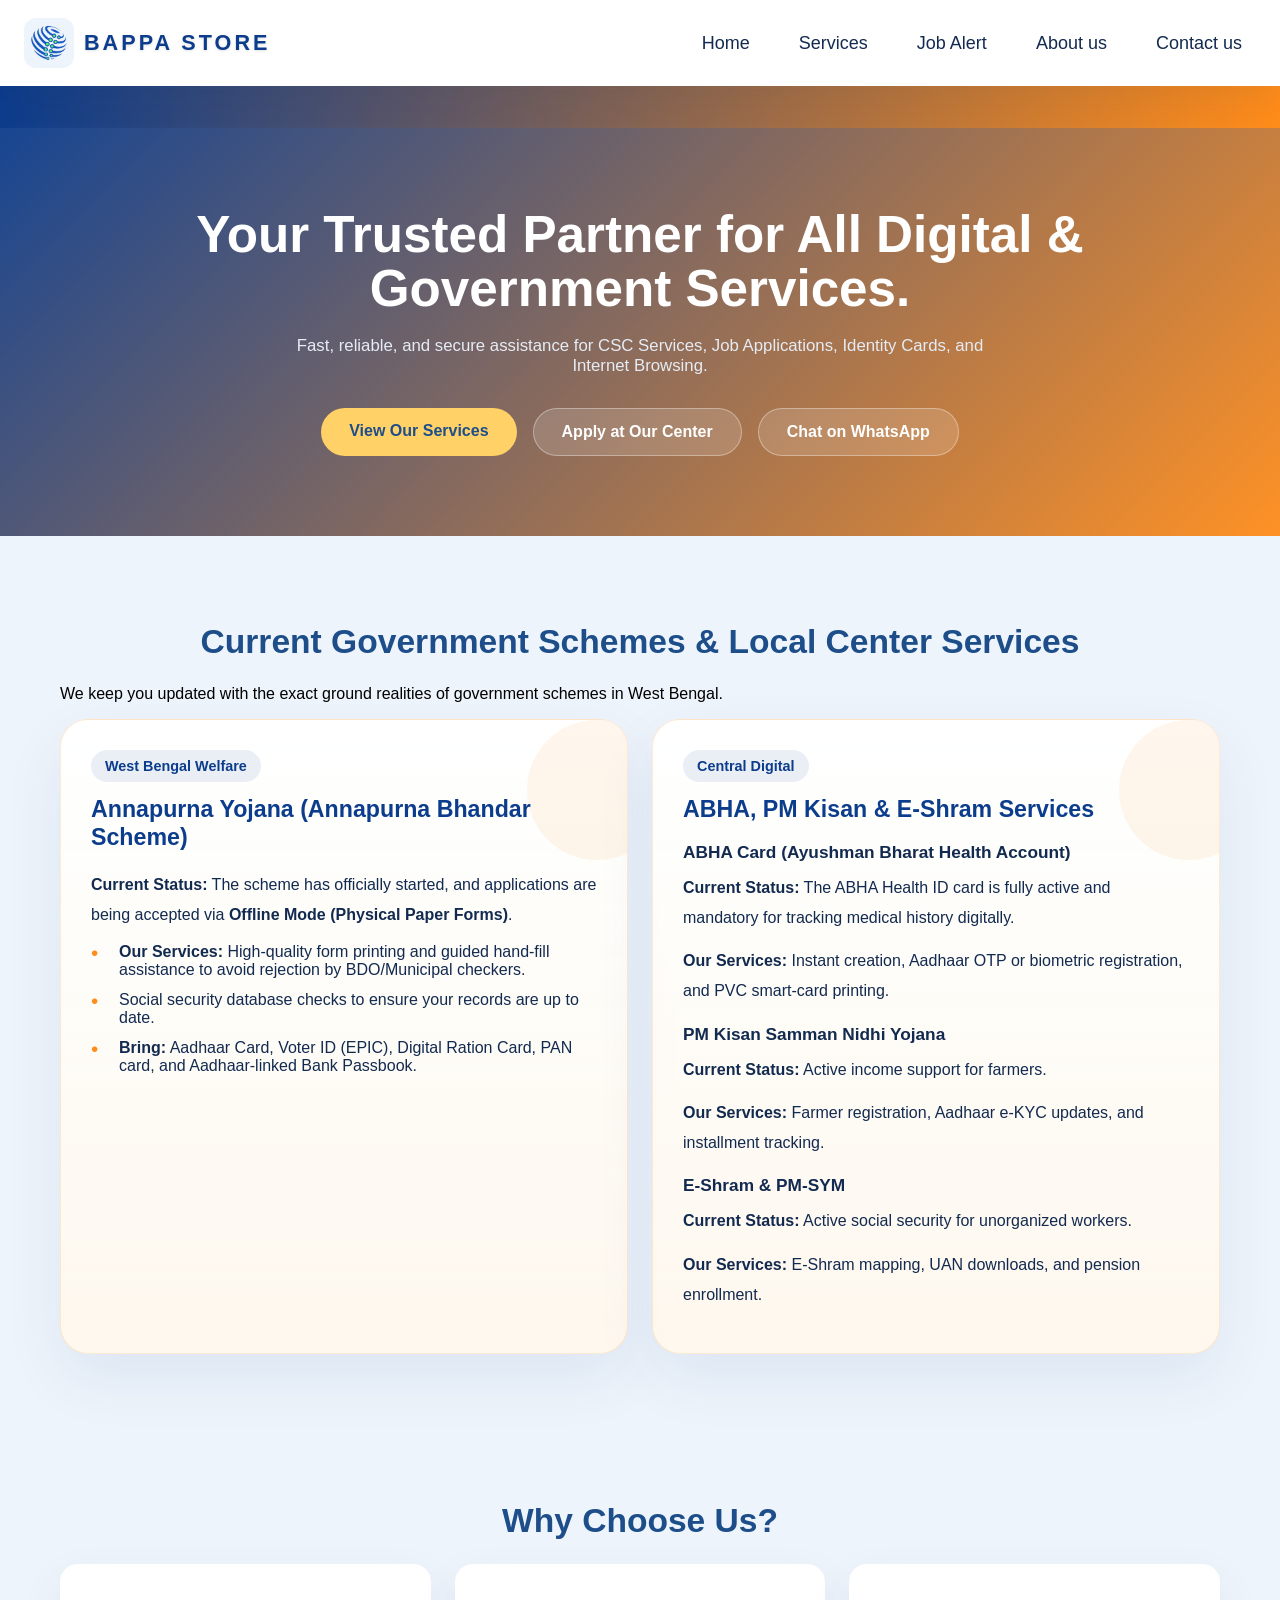
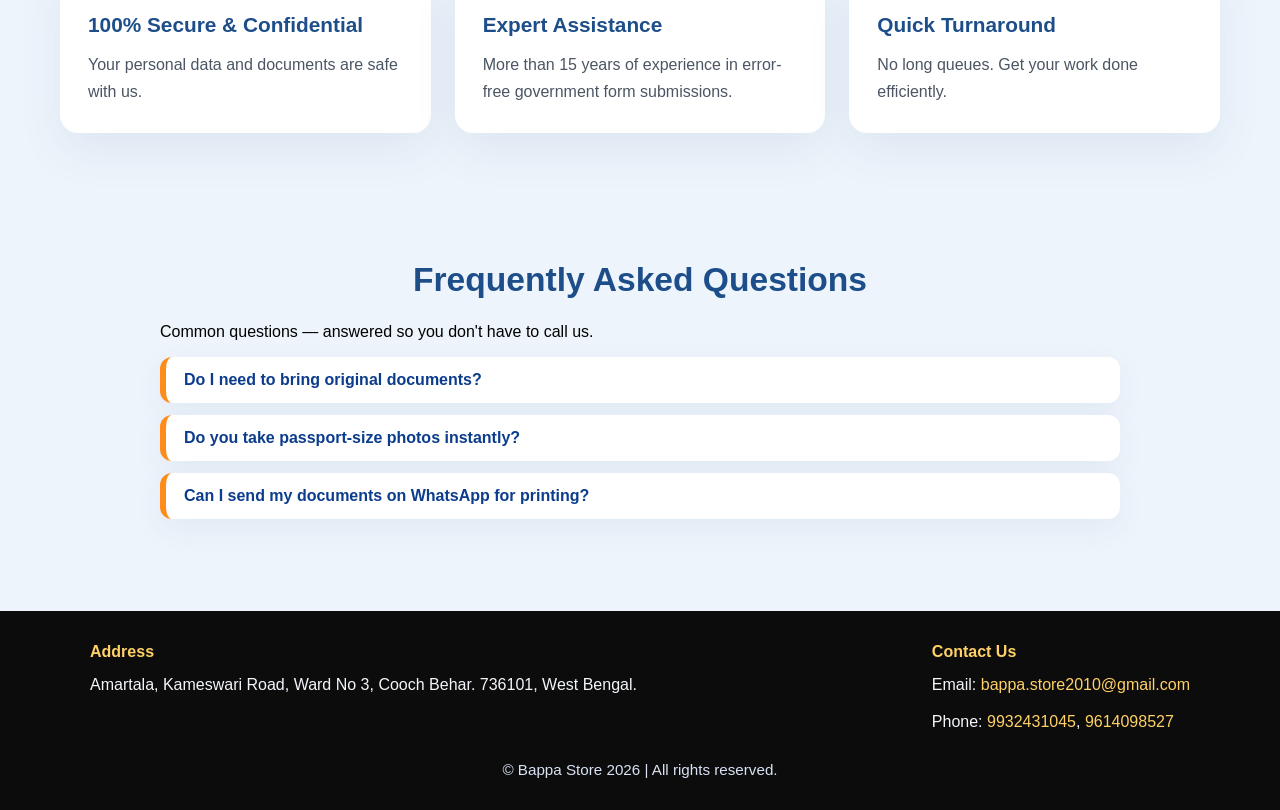
==== index.html @ e1e68f85 "Update index.html" ====
<!DOCTYPE html>
<html lang="en">
<head>
    <meta charset="UTF-8">
    <meta name="viewport" content="width=device-width, initial-scale=1.0">
    <title>Bappa Store</title>
    <link rel="stylesheet" href="style.css">
</head>
<body>
    <div class="navbar">
        <div class="logo">
            <img src="logo1.png" alt="Bappa Store logo" class="logo-img">
            <span>BAPPA STORE</span>
        </div>
        <div class="menu">
            <a href="index.html">Home</a>
            <a href="services.html">Services</a>
            <a href="job.html">Job Alert</a>
            <a href="about.html">About us</a>
            <a href="contact.html">Contact us</a>
        </div>
    </div>

    <div class="ticker-banner">
        <p>New: Apply for RRB 11,000+ ALP posts and SBI 7,150 Apprentice openings at our center now! Last date approaching soon.</p>
    </div>

    <section class="hero">
        <div class="hero-content">
            <h1>Your Trusted Partner for All Digital &amp; Government Services.</h1>
            <p>Fast, reliable, and secure assistance for CSC Services, Job Applications, Identity Cards, and Internet Browsing.</p>
            <div class="hero-actions">
                <a href="services.html" class="btn btn-primary">View Our Services</a>
                <a href="contact.html" class="btn btn-secondary">Apply at Our Center</a>
                <a href="https://wa.me/919932431045?text=Hi%20I%20saw%20the%20RRB%20ALP%20job%20alert%20on%20your%20website.%20What%20documents%20do%20I%20need%20to%20bring%20to%20apply%3F" class="btn btn-secondary">Chat on WhatsApp</a>
            </div>
        </div>
    </section>

    <section class="scheme-section">
        <div class="section-header">
            <h2>Current Government Schemes & Local Center Services</h2>
            <p>We keep you updated with the exact ground realities of government schemes in West Bengal.</p>
        </div>

        <div class="scheme-grid">
            <div class="scheme-card">
                <div class="scheme-card-header">
                    <span class="scheme-pill">West Bengal Welfare</span>
                    <h3>Annapurna Yojana (Annapurna Bhandar Scheme)</h3>
                </div>
                <p class="scheme-intro"><strong>Current Status:</strong> The scheme has officially started, and applications are being accepted via <strong>Offline Mode (Physical Paper Forms)</strong>.</p>
                <ul class="scheme-list">
                    <li><strong>Our Services:</strong> High-quality form printing and guided hand-fill assistance to avoid rejection by BDO/Municipal checkers.</li>
                    <li>Social security database checks to ensure your records are up to date.</li>
                    <li><strong>Bring:</strong> Aadhaar Card, Voter ID (EPIC), Digital Ration Card, PAN card, and Aadhaar-linked Bank Passbook.</li>
                </ul>
            </div>

            <div class="scheme-card">
                <div class="scheme-card-header">
                    <span class="scheme-pill">Central Digital</span>
                    <h3>ABHA, PM Kisan & E-Shram Services</h3>
                </div>
                <div class="scheme-detail">
                    <h4>ABHA Card (Ayushman Bharat Health Account)</h4>
                    <p><strong>Current Status:</strong> The ABHA Health ID card is fully active and mandatory for tracking medical history digitally.</p>
                    <p><strong>Our Services:</strong> Instant creation, Aadhaar OTP or biometric registration, and PVC smart-card printing.</p>
                </div>
                <div class="scheme-detail">
                    <h4>PM Kisan Samman Nidhi Yojana</h4>
                    <p><strong>Current Status:</strong> Active income support for farmers.</p>
                    <p><strong>Our Services:</strong> Farmer registration, Aadhaar e-KYC updates, and installment tracking.</p>
                </div>
                <div class="scheme-detail">
                    <h4>E-Shram & PM-SYM</h4>
                    <p><strong>Current Status:</strong> Active social security for unorganized workers.</p>
                    <p><strong>Our Services:</strong> E-Shram mapping, UAN downloads, and pension enrollment.</p>
                </div>
            </div>
        </div>
    </section>

    <section class="why-choose-us">
        <div class="section-header">
            <h2>Why Choose Us?</h2>
        </div>
        <div class="choices-grid">
            <div class="choice-card">
                <h3>100% Secure &amp; Confidential</h3>
                <p>Your personal data and documents are safe with us.</p>
            </div>
            <div class="choice-card">
                <h3>Expert Assistance</h3>
                <p>More than 15 years of experience in error-free government form submissions.</p>
            </div>
            <div class="choice-card">
                <h3>Quick Turnaround</h3>
                <p>No long queues. Get your work done efficiently.</p>
            </div>
        </div>
    </section>

    <section class="faq-section">
        <div class="section-header">
            <h2>Frequently Asked Questions</h2>
            <p>Common questions — answered so you don't have to call us.</p>
        </div>

        <div class="faq-list">
            <details>
                <summary>Do I need to bring original documents?</summary>
                <p>Yes, please bring original documents for scanning. We will return them immediately. Don't forget your Aadhaar linked mobile number for OTPs!</p>
            </details>

            <details>
                <summary>Do you take passport-size photos instantly?</summary>
                <p>Yes, we provide instant color passport photos in 5 minutes.</p>
            </details>

            <details>
                <summary>Can I send my documents on WhatsApp for printing?</summary>
                <p>Absolutely! Send your PDFs to <a href="https://wa.me/919932431045" target="_blank" rel="noopener">9932431045</a> and pick them up when ready.</p>
            </details>
        </div>
    </section>

    <footer class="footer">
        <div class="footer-content">
            <div class="footer-item">
                <strong>Address</strong>
                <p>Amartala, Kameswari Road, Ward No 3, Cooch Behar. 736101, West Bengal.</p>
            </div>
            <div class="footer-item">
                <strong>Contact Us</strong>
                <p>Email: <a href="mailto:bappa.store2010@gmail.com">bappa.store2010@gmail.com</a></p>
                <p>Phone: <a href="tel:9932431045">9932431045</a>, <a href="tel:9614098527">9614098527</a></p>
            </div>
        </div>
        <div class="footer-note">© Bappa Store 2026 | All rights reserved.</div>
    </footer>

</body>
</html>
---- style.css ----
:root {
    --wb-blue: #0c3c8c;
    --wb-saffron: #ff8c1a;
    --wb-white: #ffffff;
    --wb-light: #eef4fb;
    --wb-dark: #132a50;
    --wb-muted: #4a5f7f;
}

*,
*::before,
*::after {
    box-sizing: border-box;
}

body {
    background: var(--wb-light);
    font-family: Arial, Helvetica, sans-serif;
    margin: 0;
}

.navbar {
    background: var(--wb-white);
    color: var(--wb-dark);
    padding: 18px 24px;
    display: flex;
    justify-content: space-between;
    align-items: center;
    font-size: large;
    box-shadow: 0 10px 35px rgba(19, 42, 80, 0.08);
    position: sticky;
    top: 0;
    z-index: 10;
}

.ticker-banner {
    background: linear-gradient(90deg, #0c3c8c, #ff8c1a);
    color: white;
    overflow: hidden;
    white-space: nowrap;
    padding: 12px 0;
    position: relative;
}

.ticker-banner p {
    display: inline-block;
    padding-left: 100%;
    animation: ticker-slide 18s linear infinite;
    font-weight: 700;
    letter-spacing: 0.02em;
    margin: 0;
}

@keyframes ticker-slide {
    0% { transform: translateX(0); }
    100% { transform: translateX(-100%); }
}

.menu a {
    color: var(--wb-dark);
    text-decoration: none;
    margin-left: 16px;
    padding: 10px 14px;
    border-radius: 12px;
    transition: background-color 0.2s ease, color 0.2s ease;
}

.menu a:hover {
    color: var(--wb-saffron);
    background: rgba(255, 140, 26, 0.12);
}

.logo {
    display: flex;
    align-items: center;
    gap: 10px;
}

.logo span {
    font-size: 1.35rem;
    font-weight: 800;
    text-transform: uppercase;
    letter-spacing: 0.14em;
    color: var(--wb-blue);
    text-shadow: 0 1px 3px rgba(0, 0, 0, 0.12);
}

.logo-img {
    width: 50px;
    height: auto;
    border-radius: 12px;
    background: var(--wb-light);
    padding: 4px;
}

.hero {
    padding: 80px 20px;
    background: linear-gradient(135deg, rgba(12, 60, 140, 0.95), rgba(255, 140, 26, 0.95));
    color: white;
    text-align: center;
}

.hero-content {
    max-width: 900px;
    margin: 0 auto;
}

.hero h1 {
    font-size: clamp(2.4rem, 4vw, 3.8rem);
    margin: 0 0 20px;
    line-height: 1.05;
}

.hero p {
    font-size: 1.05rem;
    margin: 0 0 32px;
    max-width: 720px;
    margin-left: auto;
    margin-right: auto;
    color: #e6ecf5;
}

.hero-actions {
    display: flex;
    justify-content: center;
    flex-wrap: wrap;
    gap: 16px;
}

.btn {
    display: inline-block;
    padding: 14px 28px;
    border-radius: 999px;
    text-decoration: none;
    font-weight: 700;
    transition: transform 0.2s ease, background-color 0.2s ease, box-shadow 0.2s ease;
}

.btn:hover {
    transform: translateY(-2px);
}

.btn-primary {
    background: #ffd166;
    color: #1d4e89;
}

.btn-secondary {
    background: rgba(255, 255, 255, 0.15);
    color: white;
    border: 1px solid rgba(255, 255, 255, 0.35);
}

.btn-secondary:hover {
    background: rgba(255, 255, 255, 0.22);
}

.why-choose-us {
    padding: 60px 20px;
    max-width: 1200px;
    margin: 0 auto;
}

.section-header h2,
.section-header h1 {
    text-align: center;
    font-size: 2.1rem;
    margin-bottom: 24px;
    color: #1d4e89;
}

.services-section {
    padding: 60px 20px;
    max-width: 1200px;
    margin: 0 auto;
}

.services-section .section-header p {
    max-width: 760px;
    margin: 0 auto 42px;
    color: #475569;
    font-size: 1rem;
    line-height: 1.7;
}

.scheme-section {
    padding: 60px 20px;
    max-width: 1200px;
    margin: 0 auto;
}

.scheme-grid {
    display: grid;
    grid-template-columns: repeat(2, minmax(0, 1fr));
    gap: 24px;
}

.scheme-card {
    background: linear-gradient(180deg, rgba(255, 255, 255, 0.95) 0%, rgba(255, 248, 236, 0.9) 100%);
    border: 1px solid rgba(255, 140, 26, 0.18);
    border-radius: 28px;
    padding: 30px;
    box-shadow: 0 24px 60px rgba(12, 60, 140, 0.08);
    position: relative;
    overflow: hidden;
}

.scheme-card::before {
    content: "";
    position: absolute;
    top: 0;
    right: -40px;
    width: 140px;
    height: 140px;
    background: rgba(255, 140, 26, 0.08);
    border-radius: 50%;
}

.scheme-card-header {
    position: relative;
    z-index: 1;
    margin-bottom: 18px;
}

.scheme-pill {
    display: inline-block;
    background: rgba(12, 60, 140, 0.08);
    color: var(--wb-blue);
    padding: 8px 14px;
    border-radius: 999px;
    font-size: 0.9rem;
    font-weight: 700;
    margin-bottom: 14px;
}

.scheme-card h3 {
    color: var(--wb-blue);
    margin: 0;
    font-size: 1.45rem;
    line-height: 1.2;
}

.scheme-intro,
.scheme-detail p {
    color: var(--wb-dark);
    line-height: 1.85;
    margin: 0 0 14px;
}

.scheme-list {
    list-style: none;
    padding: 0;
    margin: 0;
}

.scheme-list li {
    position: relative;
    padding-left: 28px;
    margin-bottom: 12px;
    color: var(--wb-dark);
}

.scheme-list li::before {
    content: "•";
    position: absolute;
    left: 0;
    top: 0;
    color: var(--wb-saffron);
    font-size: 1.3rem;
    line-height: 1;
}

.scheme-card h4 {
    color: var(--wb-dark);
    margin: 18px 0 10px;
    font-size: 1.08rem;
}

@media (max-width: 900px) {
    .scheme-grid {
        grid-template-columns: 1fr;
    }
}

.contact-grid {
    display: grid;
    grid-template-columns: repeat(3, minmax(0, 1fr));
    gap: 24px;
}

.contact-card {
    background: white;
    border-radius: 22px;
    padding: 28px;
    box-shadow: 0 18px 45px rgba(12, 60, 140, 0.08);
    border: 1px solid rgba(12, 60, 140, 0.08);
    min-width: 0;
}

.job-card,
.job-advice-card,
.qualification-card,
.important-note {
    min-width: 0;
    background: white;
    border-radius: 22px;
    padding: 28px;
    box-shadow: 0 18px 45px rgba(12, 60, 140, 0.08);
    border: 1px solid rgba(12, 60, 140, 0.08);
    margin-bottom: 24px;
}

.job-table-wrapper {
    overflow-x: auto;
    margin-top: 18px;
}

.job-table {
    width: 100%;
    border-collapse: collapse;
    min-width: 850px;
}

.job-table th,
.job-table td {
    padding: 16px 14px;
    border-bottom: 1px solid rgba(12, 60, 140, 0.08);
    text-align: left;
    vertical-align: top;
    color: var(--wb-dark);
}

.job-table th {
    background: rgba(12, 60, 140, 0.06);
    color: var(--wb-dark);
    font-weight: 700;
}

.job-table tbody tr:hover {
    background: rgba(12, 60, 140, 0.04);
}

.job-action-btn {
    display: inline-flex;
    align-items: center;
    justify-content: center;
    min-width: 180px;
    padding: 10px 16px;
    border-radius: 999px;
    font-size: 0.95rem;
}

.qualification-section {
    margin-top: 24px;
}

.qualification-grid {
    display: grid;
    grid-template-columns: repeat(3, minmax(0, 1fr));
    gap: 24px;
}

.qualification-card h3 {
    margin-top: 0;
    margin-bottom: 14px;
    color: var(--wb-blue);
}

.qualification-card p {
    color: var(--wb-muted);
    line-height: 1.8;
}

.important-note h2,
.job-advice-card h2 {
    margin-top: 0;
}

.important-note blockquote {
    background: #fff4e5;
    border-left: 6px solid var(--wb-saffron);
    padding: 20px 22px;
    margin: 0;
    color: #2b2b2b;
}

.job-advice-card ol {
    margin: 0;
    padding-left: 20px;
}

.job-advice-card li {
    margin-bottom: 14px;
    color: var(--wb-muted);
    line-height: 1.8;
}

.job-advice-card a {
    color: var(--wb-blue);
}

@media (max-width: 900px) {
    .qualification-grid {
        grid-template-columns: 1fr;
    }
}

@media (max-width: 780px) {
    .job-table th,
    .job-table td {
        padding: 12px 10px;
    }
}

.contact-card h2 {
    font-size: 1.35rem;
    margin-bottom: 18px;
    color: var(--wb-blue);
}

.contact-card p,
.contact-card a {
    color: var(--wb-dark);
    line-height: 1.9;
}

.contact-card a {
    text-decoration: none;
    font-weight: 700;
}

.whatsapp-link {
    display: inline-block;
    margin-top: 10px;
    background: var(--wb-saffron);
    color: var(--wb-white);
    padding: 10px 14px;
    border-radius: 12px;
}

.whatsapp-link:hover {
    opacity: 0.95;
}

.map-wrapper {
    margin-top: 16px;
    overflow: hidden;
    border-radius: 18px;
}

.hours-card p {
    margin-bottom: 14px;
}

.services-grid,
.choices-grid {
    display: grid;
    grid-template-columns: repeat(3, minmax(0, 1fr));
    gap: 24px;
}

.service-card {
    background: linear-gradient(180deg, #ffffff 0%, #fffbf2 100%);
    border: 1px solid rgba(255, 140, 26, 0.14);
    border-left: 6px solid var(--wb-saffron);
    border-radius: 22px;
    padding: 30px;
    box-shadow: 0 22px 55px rgba(12, 60, 140, 0.08);
    min-width: 0;
}

.service-card h2 {
    font-size: 1.45rem;
    margin-bottom: 18px;
    color: var(--wb-blue);
}

.service-card ul {
    list-style: disc inside;
    margin: 0;
    padding: 0;
    color: var(--wb-dark);
    line-height: 1.9;
}

.service-card li {
    margin-bottom: 14px;
}

.service-card li::marker {
    color: var(--wb-saffron);
}

.choices-grid {
    display: grid;
    grid-template-columns: repeat(3, minmax(0, 1fr));
    gap: 24px;
}

.choice-card {
    background: white;
    border-radius: 18px;
    padding: 28px;
    box-shadow: 0 18px 45px rgba(29, 78, 137, 0.08);
}

.choice-card h3 {
    font-size: 1.3rem;
    margin-bottom: 14px;
    color: #1d4e89;
}

.choice-card p {
    color: #4b5563;
    line-height: 1.7;
    margin: 0;
}

@media (max-width: 1024px) {
    .qualification-grid,
    .services-grid,
    .choices-grid,
    .contact-grid {
        grid-template-columns: 1fr !important;
    }

    .qualification-grid > *,
    .services-grid > *,
    .choices-grid > *,
    .contact-grid > * {
        width: 100% !important;
        max-width: 100% !important;
    }
}

@media (max-width: 900px) {
    .navbar {
        flex-direction: column;
        align-items: center;
        padding: 16px 20px;
        gap: 12px;
    }

    .logo {
        justify-content: center;
        width: 100%;
    }

    .menu {
        width: 100%;
        display: flex;
        flex-wrap: wrap;
        justify-content: center;
        gap: 10px;
        padding: 0;
    }

    .menu a {
        margin: 0;
        padding: 10px 12px;
        font-size: 0.95rem;
    }
}

@media (max-width: 780px) {
    .navbar {
        flex-wrap: wrap;
        justify-content: center;
    }

    .hero {
        padding: 60px 16px;
    }

    .hero h1 {
        font-size: 2.5rem;
    }

    .hero p {
        font-size: 1rem;
        max-width: 100%;
    }

    .hero-actions {
        flex-direction: column;
        align-items: stretch;
    }

    .hero-actions .btn {
        width: 100%;
        text-align: center;
    }

    .menu {
        width: 100%;
        margin-top: 12px;
        display: flex;
        justify-content: center;
        flex-wrap: wrap;
        gap: 12px;
    }

    .menu a {
        margin: 0;
    }

    .contact-grid,
    .services-grid,
    .choices-grid,
    .qualification-grid {
        grid-template-columns: 1fr;
    }

    .job-table {
        min-width: 0;
        width: 100%;
    }

    .job-table th,
    .job-table td {
        padding: 12px 10px;
    }

    .job-action-btn {
        width: 100%;
        min-width: auto;
    }

    .contact-card,
    .job-card,
    .qualification-card,
    .important-note,
    .job-advice-card {
        padding: 22px;
    }

    .ticker-banner p {
        padding-left: 0;
        animation: none;
        display: block;
    }
}

@media (max-width: 640px) {
    .navbar {
        flex-wrap: wrap;
    }

    .menu {
        width: 100%;
        margin-top: 12px;
        display: flex;
        justify-content: center;
        flex-wrap: wrap;
        gap: 12px;
    }

    .menu a {
        margin: 0;
    }

    .contact-grid,
    .services-grid,
    .choices-grid,
    .qualification-grid {
        grid-template-columns: 1fr;
    }
}

@media (max-width: 1000px) {
    .contact-grid,
    .services-grid,
    .choices-grid,
    .qualification-grid {
        grid-template-columns: 1fr !important;
    }

    .contact-grid > *,
    .services-grid > *,
    .choices-grid > *,
    .qualification-grid > * {
        width: 100% !important;
        max-width: 100% !important;
    }
}

.faq-section {
    padding: 40px 20px;
    max-width: 1000px;
    margin: 0 auto 40px;
}

.faq-list details {
    background: white;
    border-radius: 12px;
    padding: 14px 18px;
    margin-bottom: 12px;
    box-shadow: 0 10px 30px rgba(12,60,140,0.06);
    border-left: 6px solid var(--wb-saffron);
}

.faq-list summary {
    font-weight: 700;
    color: var(--wb-blue);
    cursor: pointer;
    list-style: none;
}

.faq-list summary::-webkit-details-marker {
    display: none;
}

.faq-list details[open] {
    background: linear-gradient(180deg, #ffffff 0%, #fff9f3 100%);
}

.faq-list p {
    margin: 8px 0 0;
    color: var(--wb-dark);
    line-height: 1.7;
}

.faq-list a { color: var(--wb-blue); font-weight:700; }

.footer {
    background: #0c0c0c;
    color: white;
    padding: 32px 20px;
}

.footer-content {
    display: flex;
    justify-content: space-between;
    gap: 32px;
    max-width: 1100px;
    margin: 0 auto 16px;
    flex-wrap: wrap;
}

.footer-item {
    min-width: 220px;
}

.footer-item strong {
    display: block;
    margin-bottom: 10px;
    font-size: 1rem;
    color: #ffd166;
}

.footer-item p {
    margin: 0 0 10px;
    color: #f3f6fb;
    line-height: 1.7;
}

.footer-item a {
    color: #ffd166;
    text-decoration: none;
}

.footer-note {
    text-align: center;
    font-size: 0.95rem;
    color: #d8e2f4;
}

@media (max-width: 780px) {
    .footer-content {
        flex-direction: column;
        align-items: flex-start;
    }

    .footer-note {
        text-align: left;
    }
}
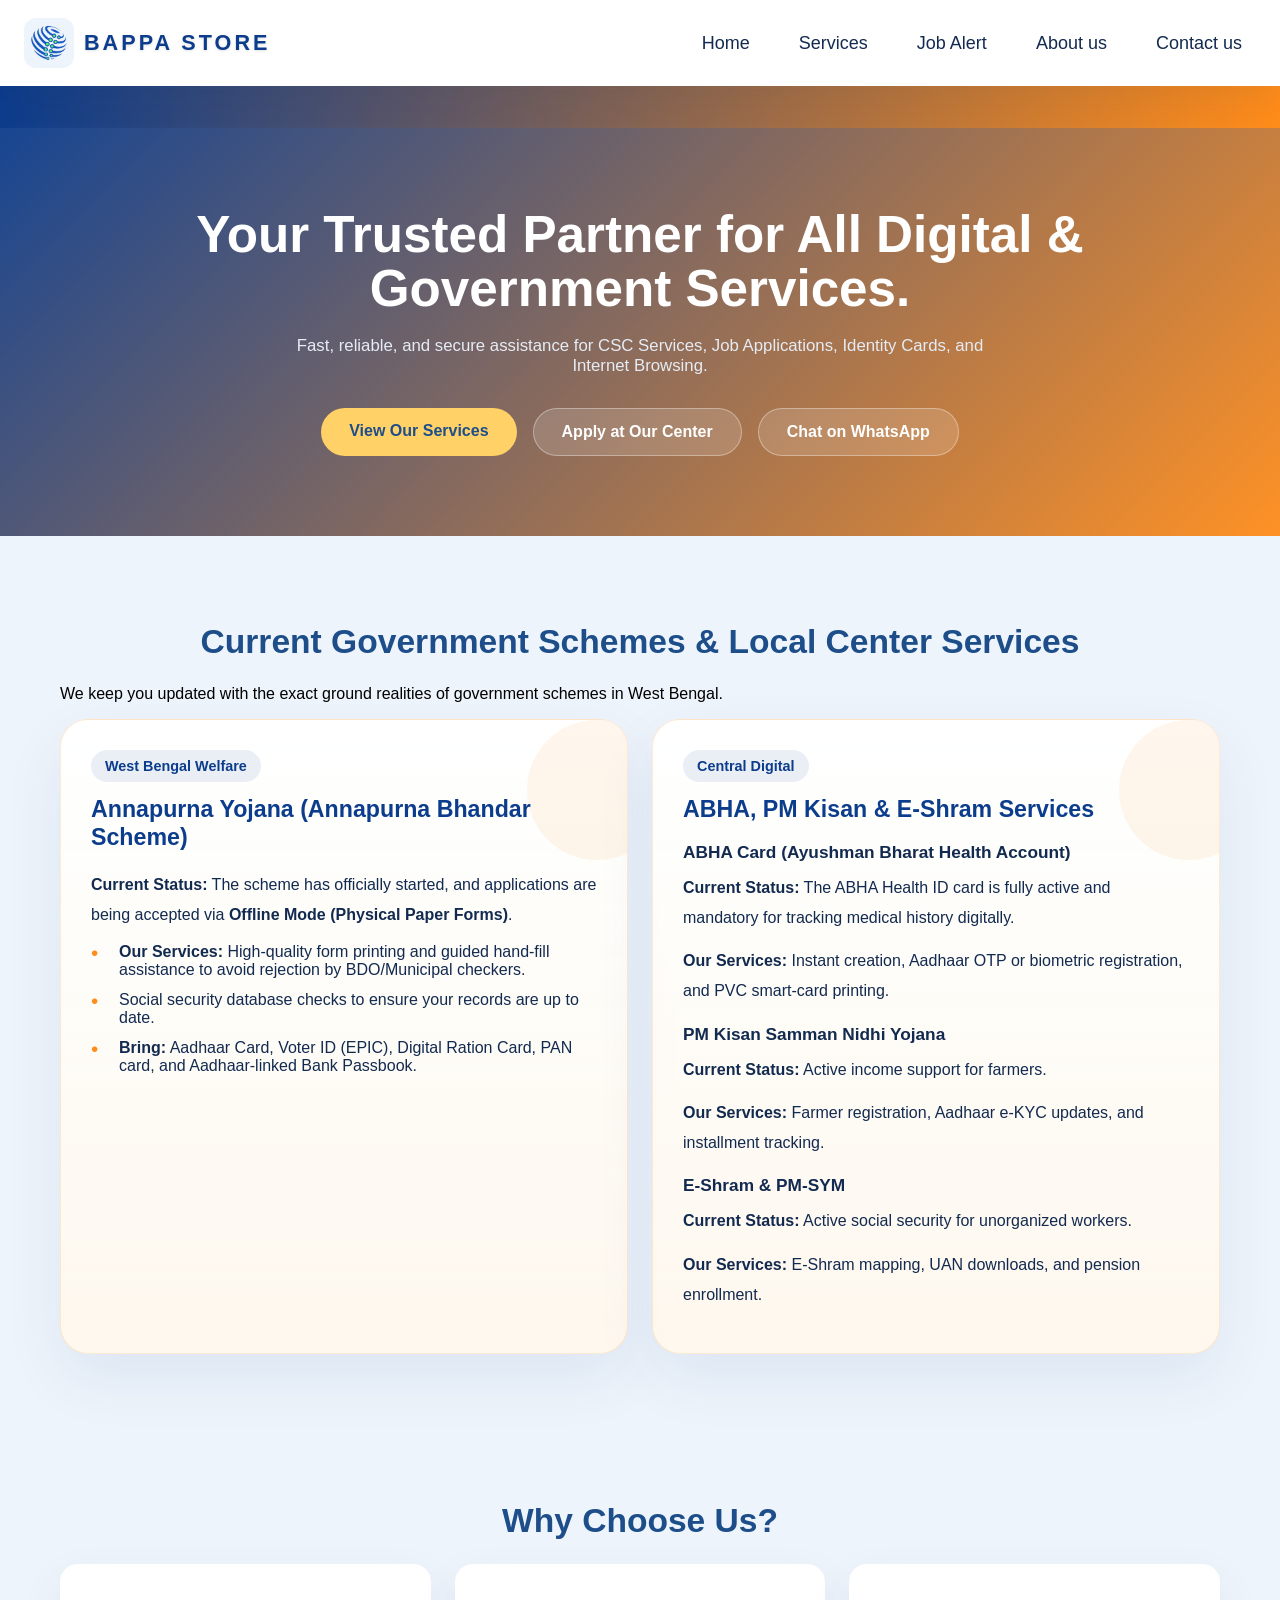
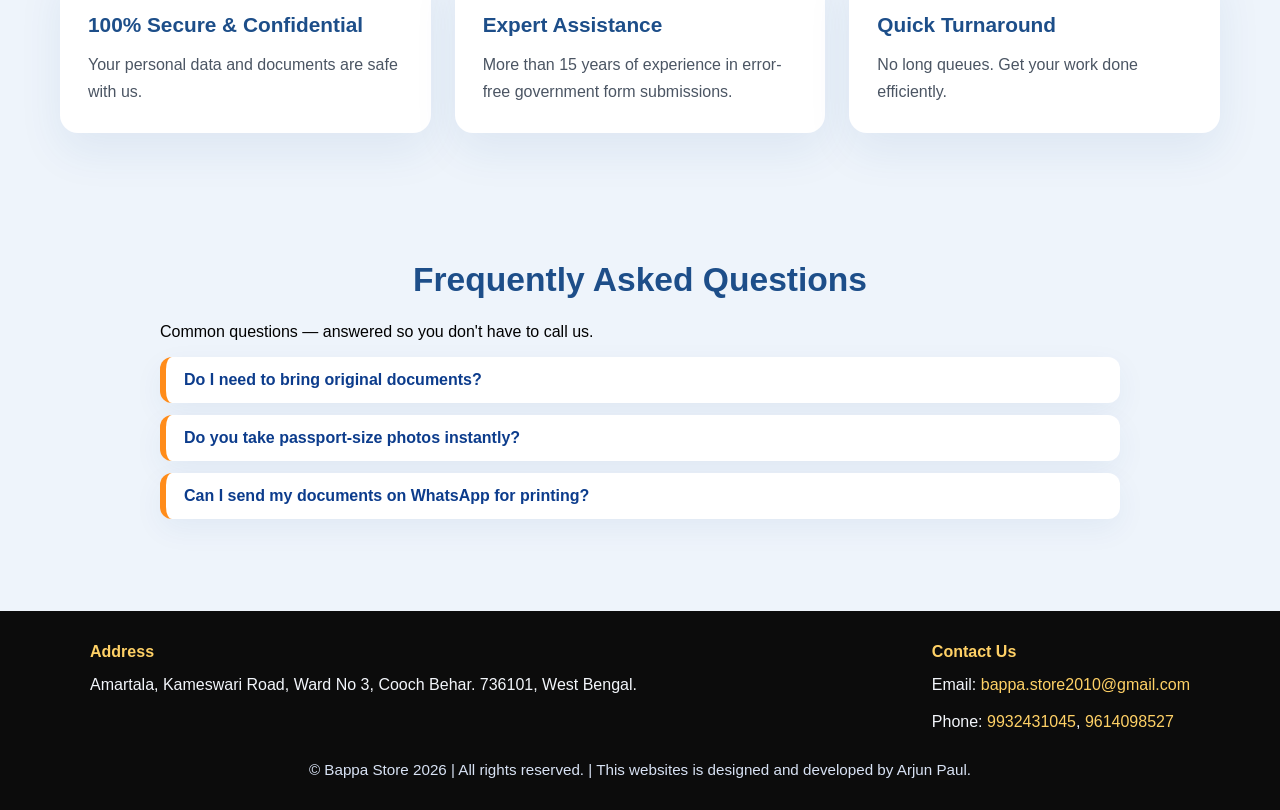
==== commit bc02d169: "Update index.html" ====
--- a/index.html
+++ b/index.html
@@ -137,7 +137,7 @@
                 <p>Phone: <a href="tel:9932431045">9932431045</a>, <a href="tel:9614098527">9614098527</a></p>
             </div>
         </div>
-        <div class="footer-note">© Bappa Store 2026 | All rights reserved.</div>
+        <div class="footer-note">© Bappa Store 2026 | All rights reserved. | This websites is designed and developed by Arjun Paul.</div>
     </footer>
 
 </body>
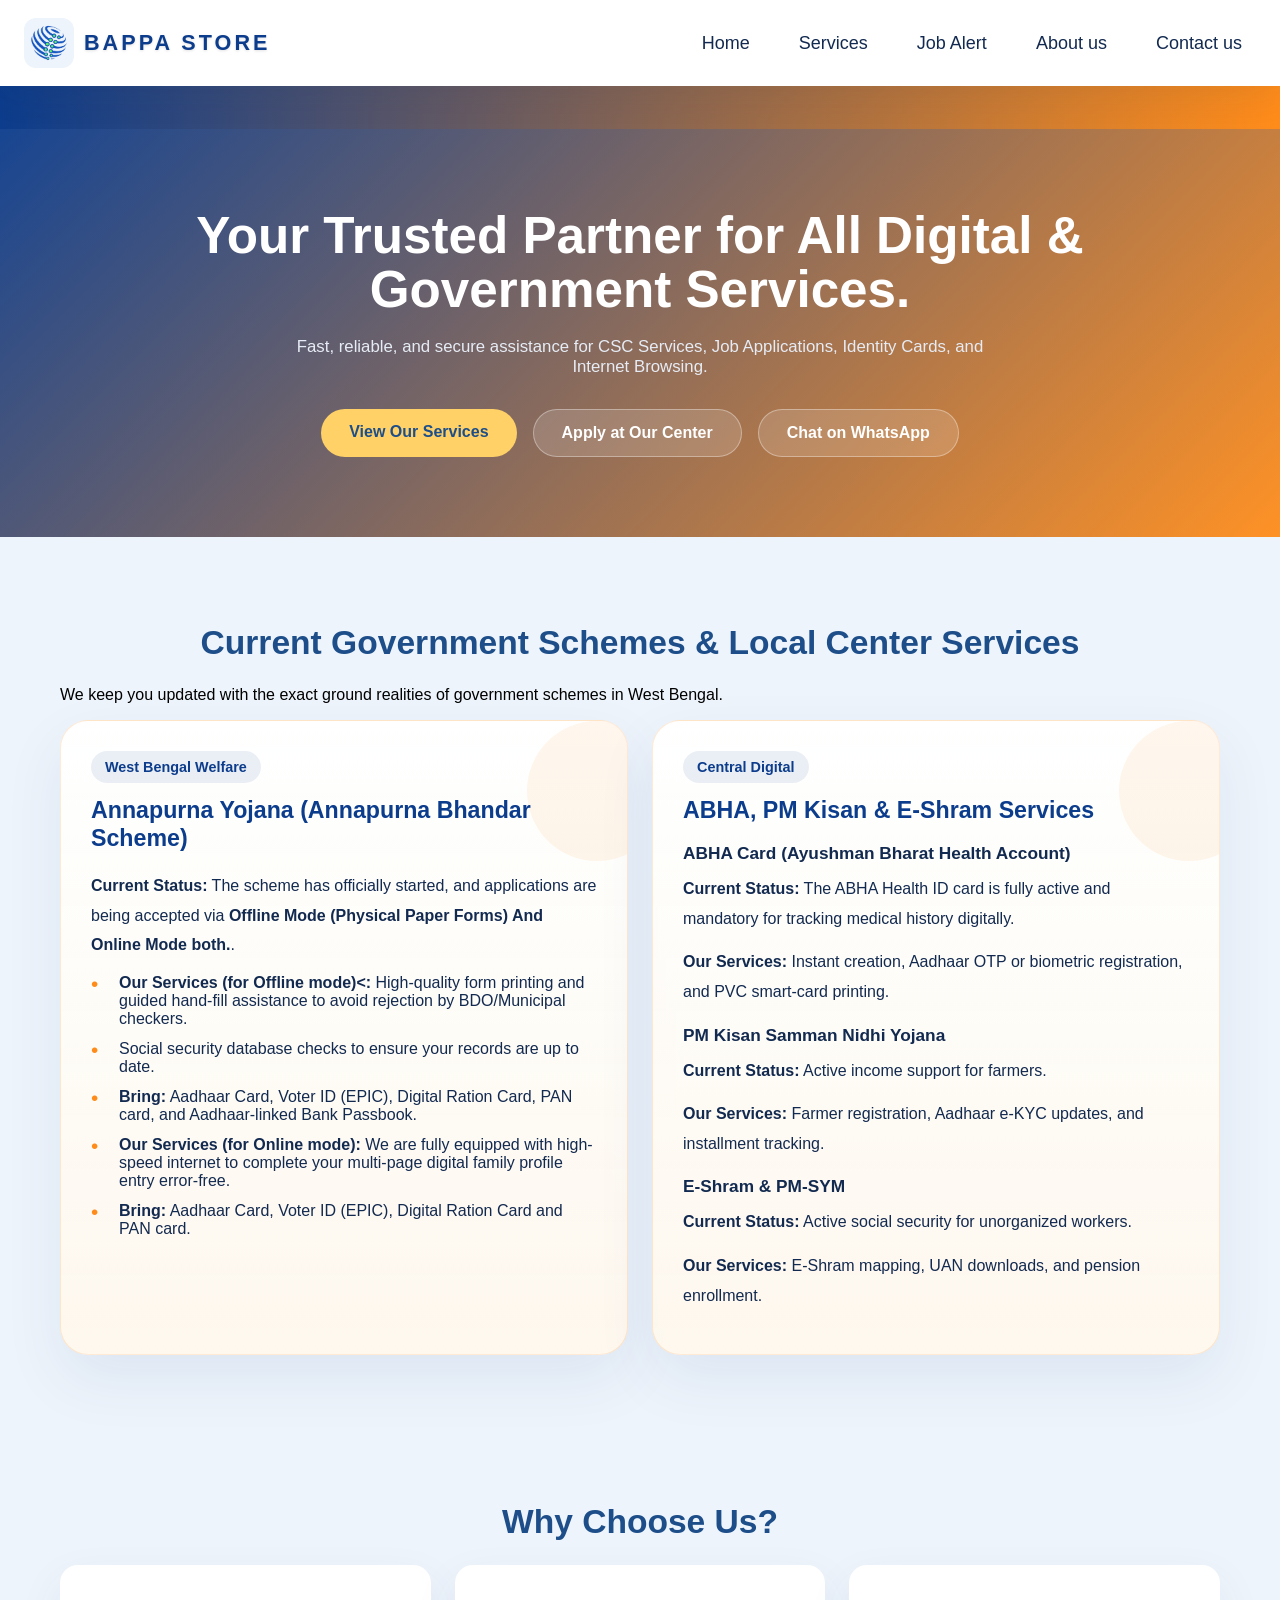
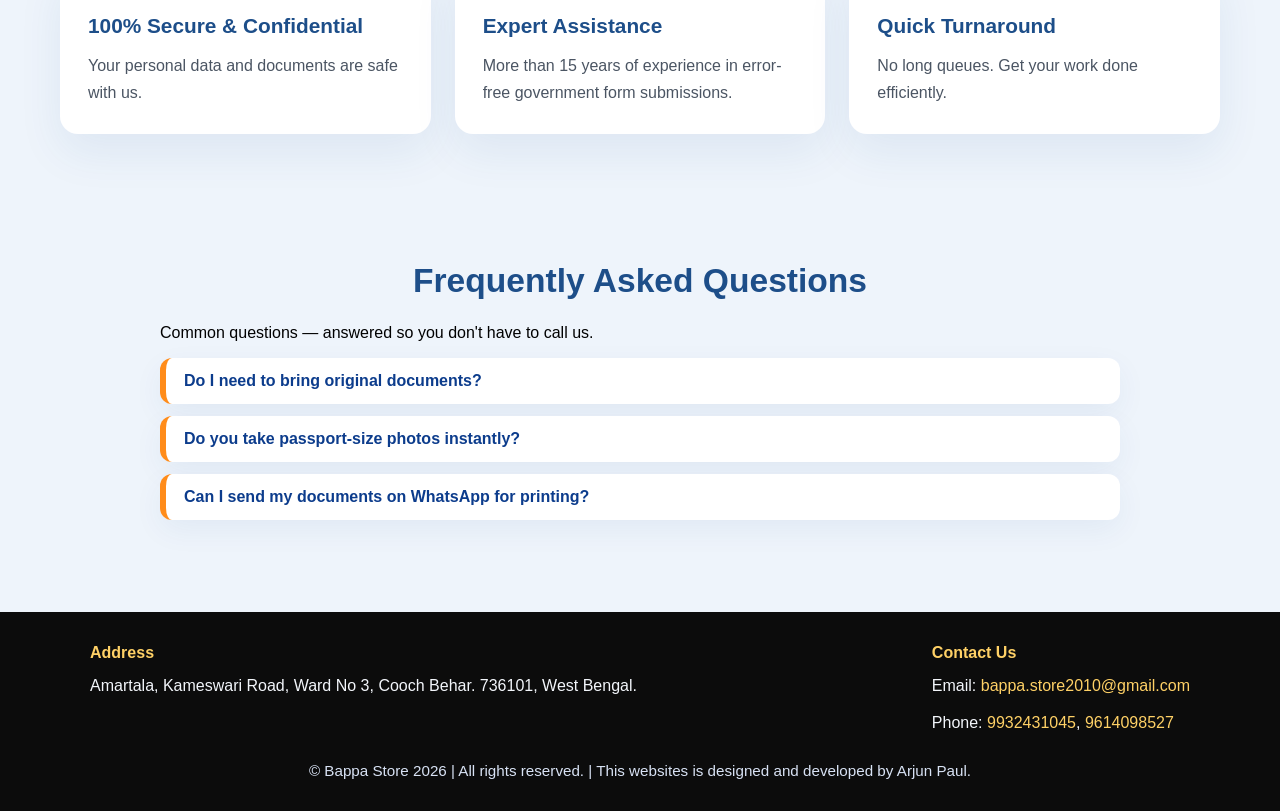
==== commit d81211f5: "Update index.html" ====
--- a/index.html
+++ b/index.html
@@ -22,7 +22,7 @@
     </div>
 
     <div class="ticker-banner">
-        <p>New: Apply for RRB 11,000+ ALP posts and SBI 7,150 Apprentice openings at our center now! Last date approaching soon.</p>
+        <p>🔥 ANNAPURNA YOJANA ONLINE APPLICATION IS NOW LIVE!</p>
     </div>
 
     <section class="hero">
@@ -49,11 +49,15 @@
                     <span class="scheme-pill">West Bengal Welfare</span>
                     <h3>Annapurna Yojana (Annapurna Bhandar Scheme)</h3>
                 </div>
-                <p class="scheme-intro"><strong>Current Status:</strong> The scheme has officially started, and applications are being accepted via <strong>Offline Mode (Physical Paper Forms)</strong>.</p>
+                <p class="scheme-intro"><strong>Current Status:</strong> The scheme has officially started, and applications are being accepted via <strong>Offline Mode (Physical Paper Forms) And Online Mode both.</strong>.</p>
                 <ul class="scheme-list">
-                    <li><strong>Our Services:</strong> High-quality form printing and guided hand-fill assistance to avoid rejection by BDO/Municipal checkers.</li>
+                    <li><strong>Our Services (for Offline mode)<:</strong> High-quality form printing and guided hand-fill assistance to avoid rejection by BDO/Municipal checkers.</li>
                     <li>Social security database checks to ensure your records are up to date.</li>
                     <li><strong>Bring:</strong> Aadhaar Card, Voter ID (EPIC), Digital Ration Card, PAN card, and Aadhaar-linked Bank Passbook.</li>
+                </ul>
+                        <ul class="scheme-list">
+                    <li><strong>Our Services (for Online mode):</strong> We are fully equipped with high-speed internet to complete your multi-page digital family profile entry error-free.</li>
+                    <li><strong>Bring:</strong> Aadhaar Card, Voter ID (EPIC), Digital Ration Card and PAN card.</li>
                 </ul>
             </div>
 
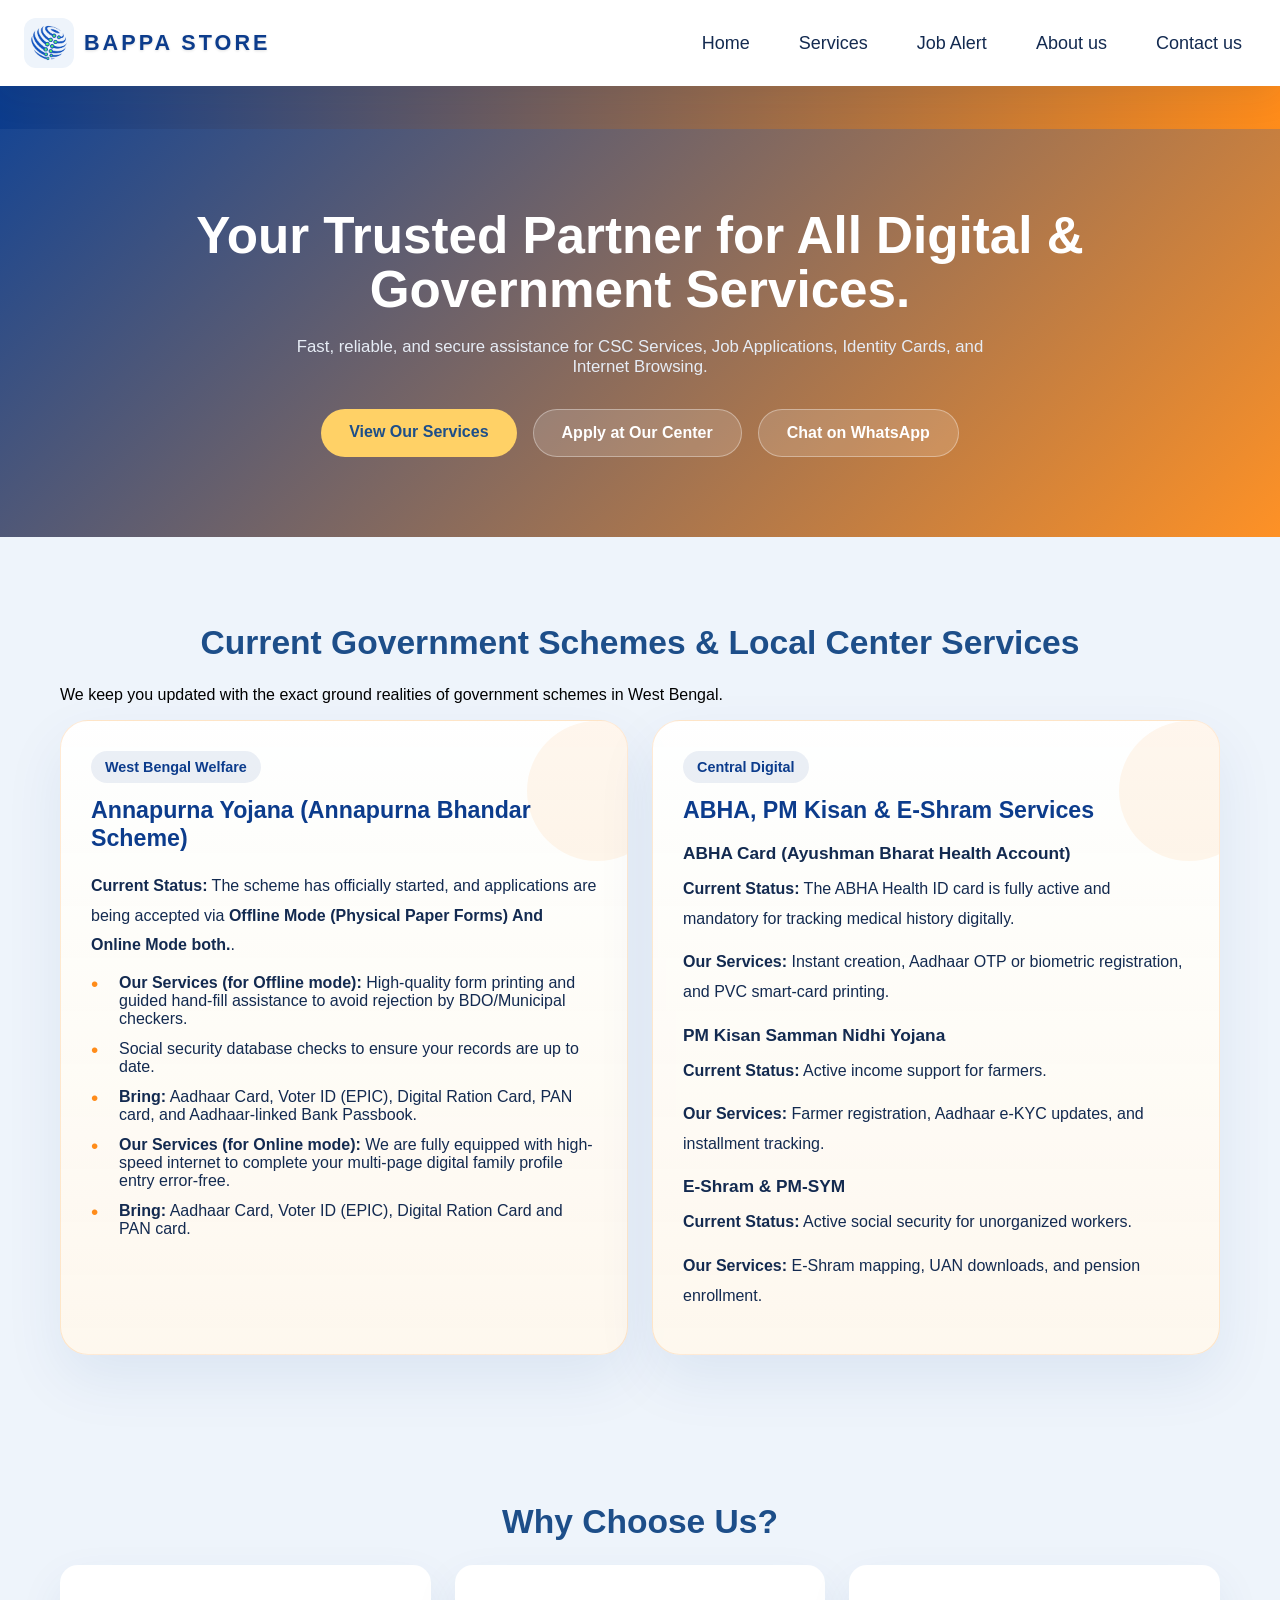
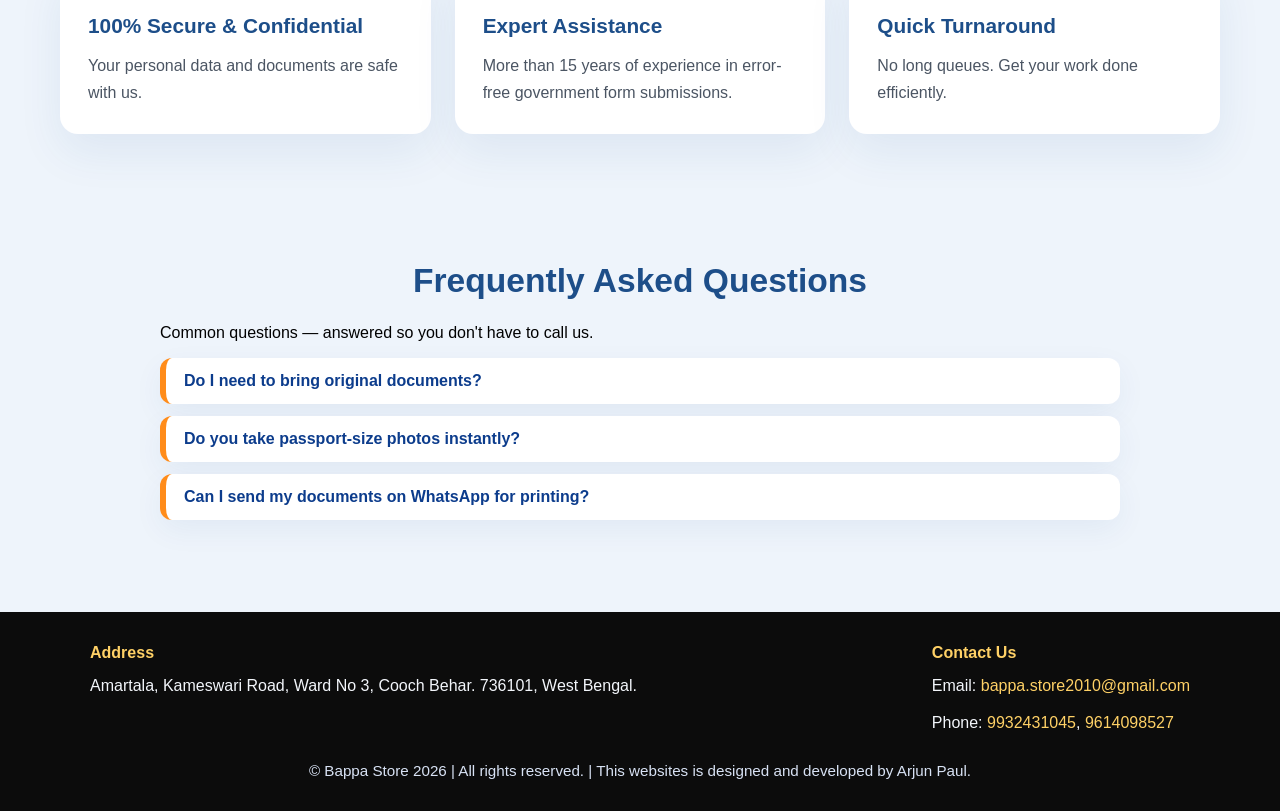
==== commit aab66189: "Update index.html" ====
--- a/index.html
+++ b/index.html
@@ -51,7 +51,7 @@
                 </div>
                 <p class="scheme-intro"><strong>Current Status:</strong> The scheme has officially started, and applications are being accepted via <strong>Offline Mode (Physical Paper Forms) And Online Mode both.</strong>.</p>
                 <ul class="scheme-list">
-                    <li><strong>Our Services (for Offline mode)<:</strong> High-quality form printing and guided hand-fill assistance to avoid rejection by BDO/Municipal checkers.</li>
+                    <li><strong>Our Services (for Offline mode):</strong> High-quality form printing and guided hand-fill assistance to avoid rejection by BDO/Municipal checkers.</li>
                     <li>Social security database checks to ensure your records are up to date.</li>
                     <li><strong>Bring:</strong> Aadhaar Card, Voter ID (EPIC), Digital Ration Card, PAN card, and Aadhaar-linked Bank Passbook.</li>
                 </ul>
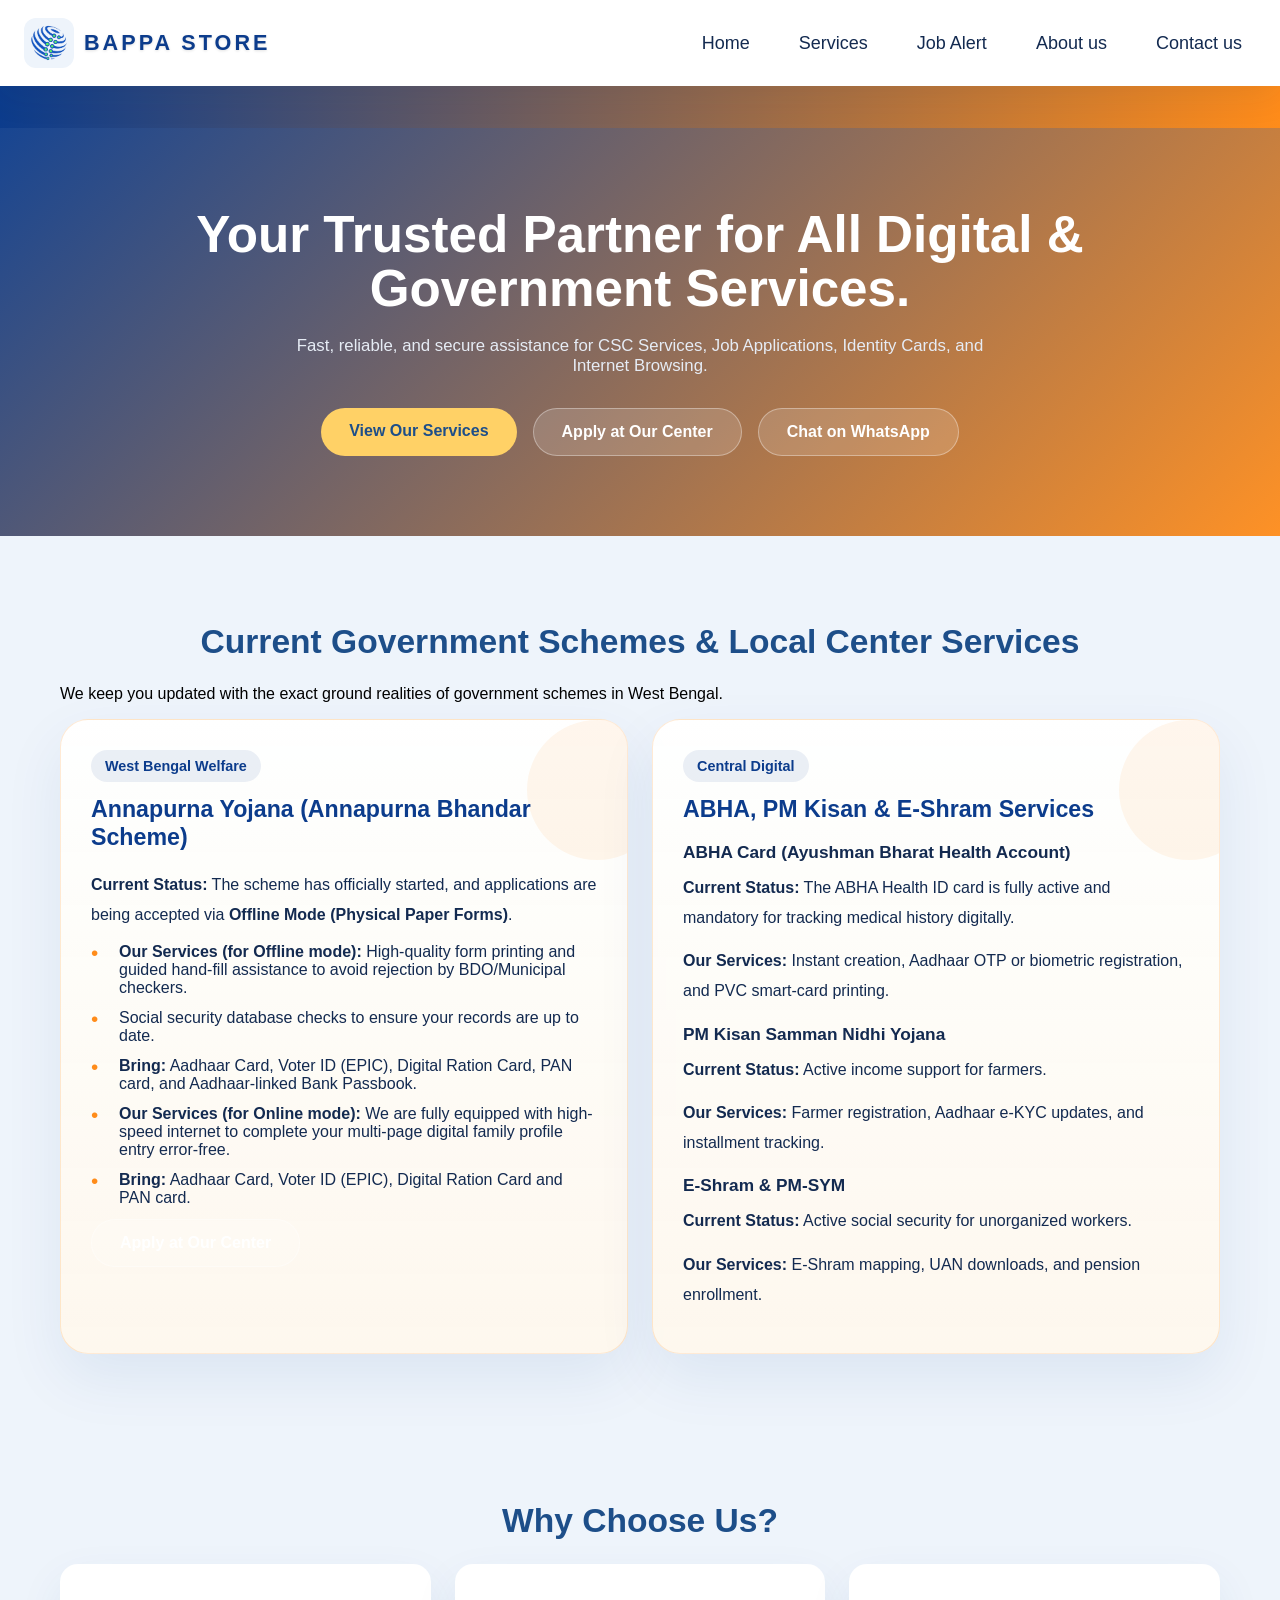
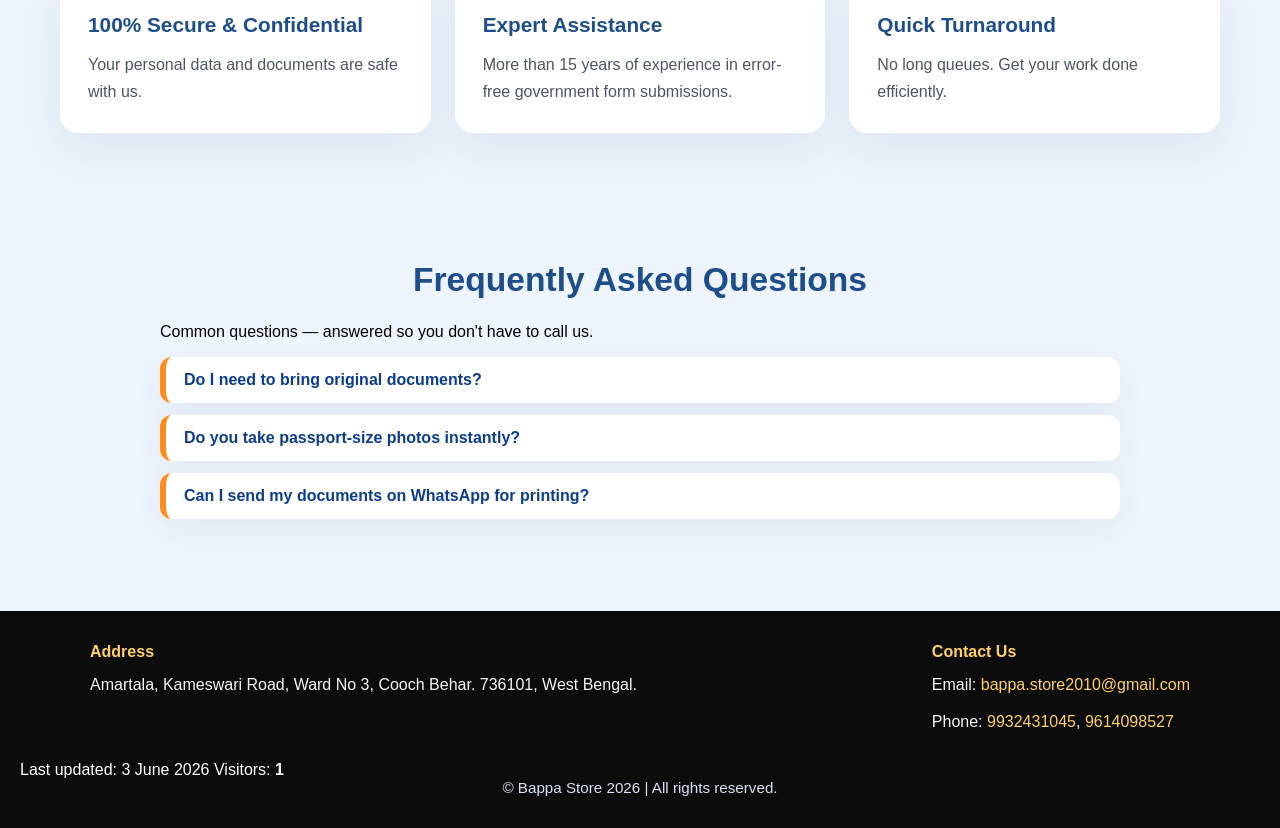
==== commit 5a1e7aeb: "Update index.html" ====
--- a/index.html
+++ b/index.html
@@ -22,7 +22,7 @@
     </div>
 
     <div class="ticker-banner">
-        <p>🔥 ANNAPURNA YOJANA ONLINE APPLICATION IS NOW LIVE!</p>
+        <p>New: Apply for RRB 11,000+ ALP posts and SBI 7,150 Apprentice openings at our center now! Last date approaching soon.</p>
     </div>
 
     <section class="hero">
@@ -49,16 +49,19 @@
                     <span class="scheme-pill">West Bengal Welfare</span>
                     <h3>Annapurna Yojana (Annapurna Bhandar Scheme)</h3>
                 </div>
-                <p class="scheme-intro"><strong>Current Status:</strong> The scheme has officially started, and applications are being accepted via <strong>Offline Mode (Physical Paper Forms) And Online Mode both.</strong>.</p>
+                <p class="scheme-intro"><strong>Current Status:</strong> The scheme has officially started, and applications are being accepted via <strong>Offline Mode (Physical Paper Forms)</strong>.</p>
                 <ul class="scheme-list">
                     <li><strong>Our Services (for Offline mode):</strong> High-quality form printing and guided hand-fill assistance to avoid rejection by BDO/Municipal checkers.</li>
                     <li>Social security database checks to ensure your records are up to date.</li>
                     <li><strong>Bring:</strong> Aadhaar Card, Voter ID (EPIC), Digital Ration Card, PAN card, and Aadhaar-linked Bank Passbook.</li>
                 </ul>
-                        <ul class="scheme-list">
+                <ul class="scheme-list">
                     <li><strong>Our Services (for Online mode):</strong> We are fully equipped with high-speed internet to complete your multi-page digital family profile entry error-free.</li>
                     <li><strong>Bring:</strong> Aadhaar Card, Voter ID (EPIC), Digital Ration Card and PAN card.</li>
                 </ul>
+                <div class="scheme-card-actions">
+                    <a href="contact.html" class="btn btn-secondary">Apply at Our Center</a>
+                </div>
             </div>
 
             <div class="scheme-card">
@@ -141,8 +144,21 @@
                 <p>Phone: <a href="tel:9932431045">9932431045</a>, <a href="tel:9614098527">9614098527</a></p>
             </div>
         </div>
-        <div class="footer-note">© Bappa Store 2026 | All rights reserved. | This websites is designed and developed by Arjun Paul.</div>
+        <div class="footer-meta">
+            <span>Last updated: 3 June 2026</span>
+            <span class="visitor-counter">Visitors: <strong id="visitorCount">0</strong></span>
+        </div>
+        <div class="footer-note">© Bappa Store 2026 | All rights reserved.</div>
     </footer>
 
+    <script>
+        const visitorCountEl = document.getElementById('visitorCount');
+        if (visitorCountEl) {
+            const storageKey = 'bappaStoreVisitorCount';
+            const visits = Number(localStorage.getItem(storageKey) || 0) + 1;
+            localStorage.setItem(storageKey, visits);
+            visitorCountEl.textContent = visits.toLocaleString('en-IN');
+        }
+    </script>
 </body>
 </html>
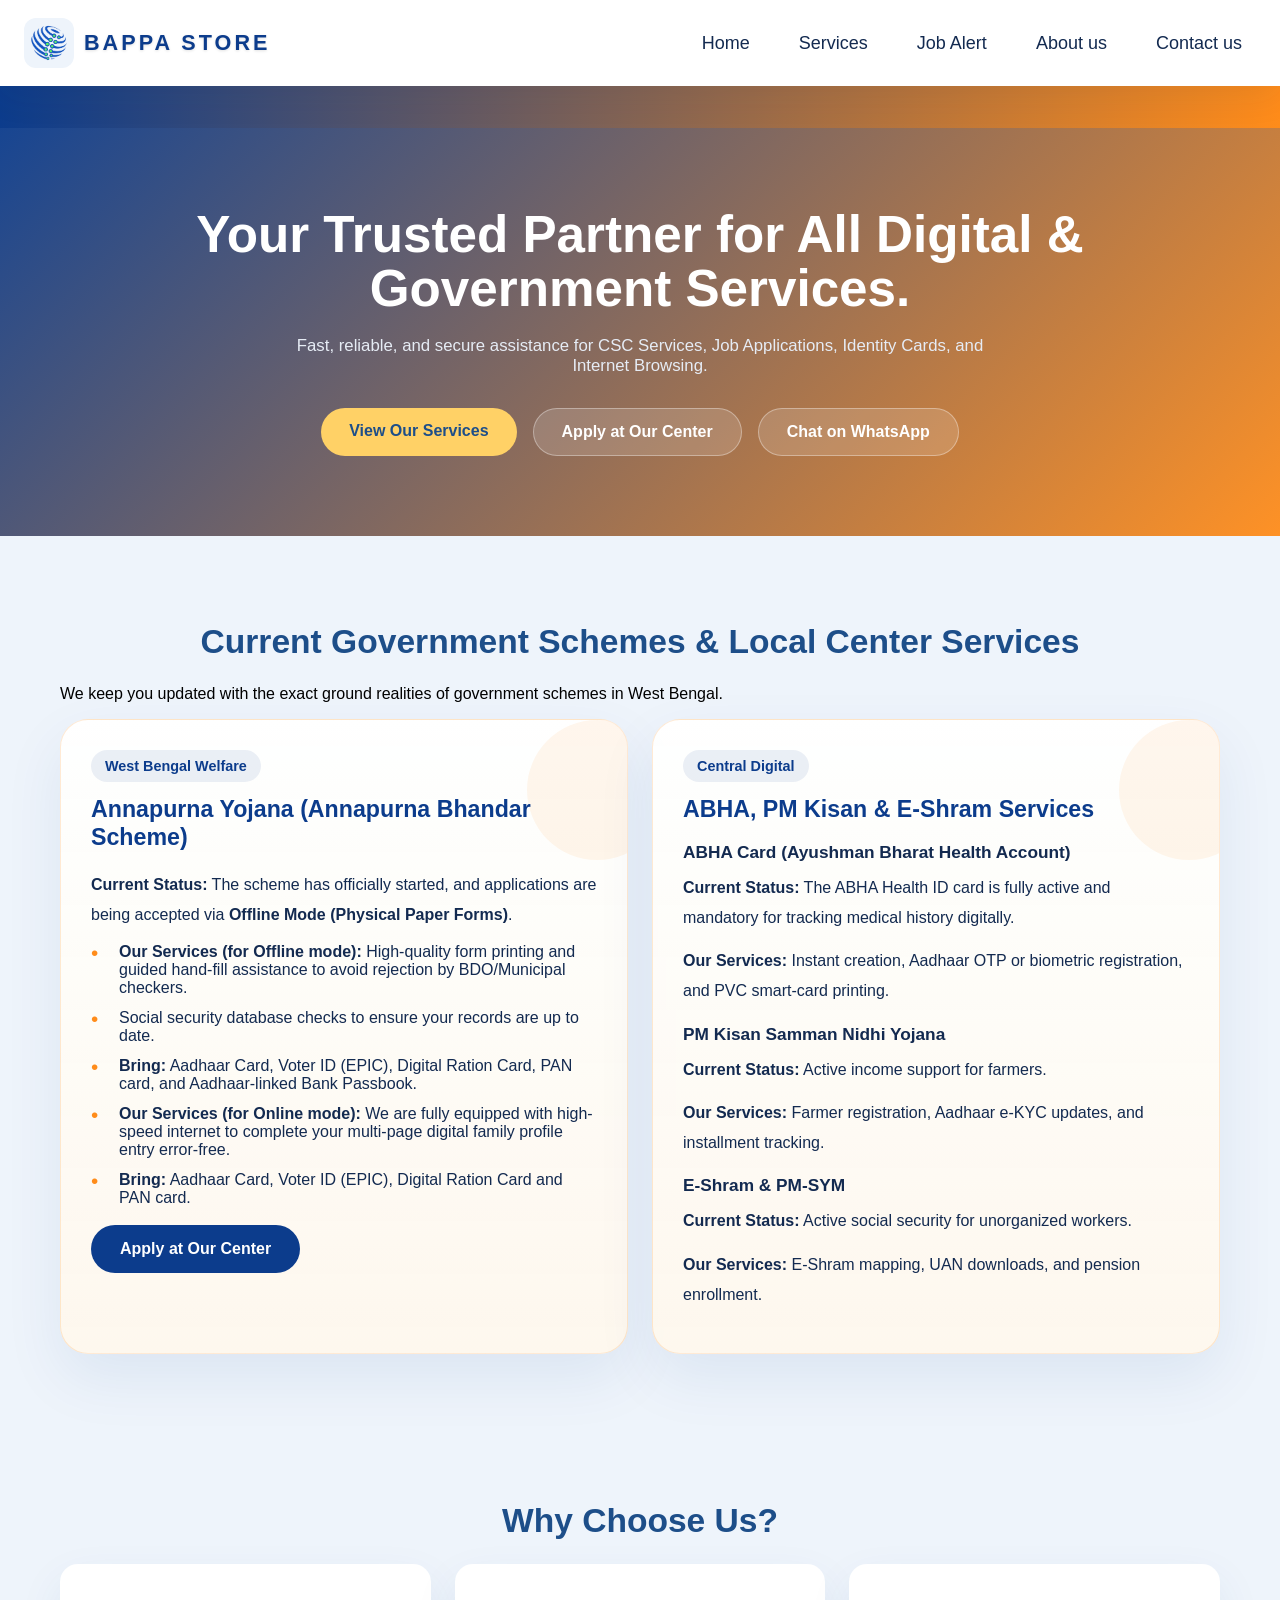
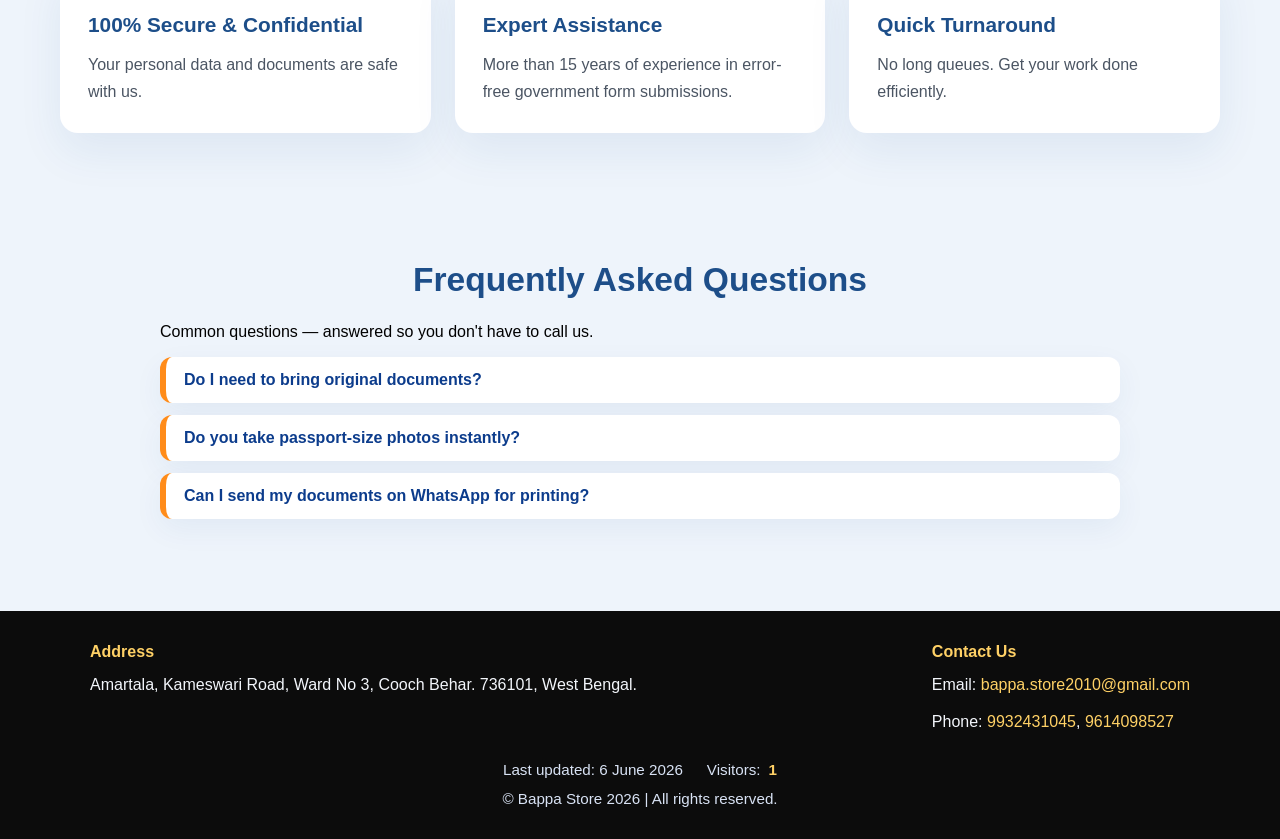
==== commit 6a0b4bfc: "Update index.html" ====
--- a/index.html
+++ b/index.html
@@ -145,7 +145,7 @@
             </div>
         </div>
         <div class="footer-meta">
-            <span>Last updated: 3 June 2026</span>
+            <span>Last updated: 6 June 2026</span>
             <span class="visitor-counter">Visitors: <strong id="visitorCount">0</strong></span>
         </div>
         <div class="footer-note">© Bappa Store 2026 | All rights reserved.</div>
--- a/style.css
+++ b/style.css
@@ -151,6 +151,17 @@
     border: 1px solid rgba(255, 255, 255, 0.35);
 }
 
+.scheme-card .btn-secondary {
+    background: var(--wb-blue);
+    color: var(--wb-white);
+    border-color: transparent;
+}
+
+.scheme-card .btn-secondary:hover {
+    background: #093069;
+    color: var(--wb-white);
+}
+
 .btn-secondary:hover {
     background: rgba(255, 255, 255, 0.22);
 }
@@ -231,6 +242,15 @@
     font-size: 0.9rem;
     font-weight: 700;
     margin-bottom: 14px;
+}
+
+.scheme-card-actions {
+    margin-top: 18px;
+}
+
+.scheme-card-header .btn {
+    padding: 10px 20px;
+    font-size: 0.95rem;
 }
 
 .scheme-card h3 {
@@ -759,6 +779,28 @@
     text-decoration: none;
 }
 
+.footer-meta {
+    max-width: 1100px;
+    margin: 0 auto 12px;
+    display: flex;
+    justify-content: center;
+    gap: 24px;
+    flex-wrap: wrap;
+    color: #d8e2f4;
+    font-size: 0.95rem;
+}
+
+.footer-meta span {
+    display: inline-flex;
+    align-items: center;
+    gap: 8px;
+}
+
+.visitor-counter strong {
+    color: #ffd166;
+    font-weight: 700;
+}
+
 .footer-note {
     text-align: center;
     font-size: 0.95rem;
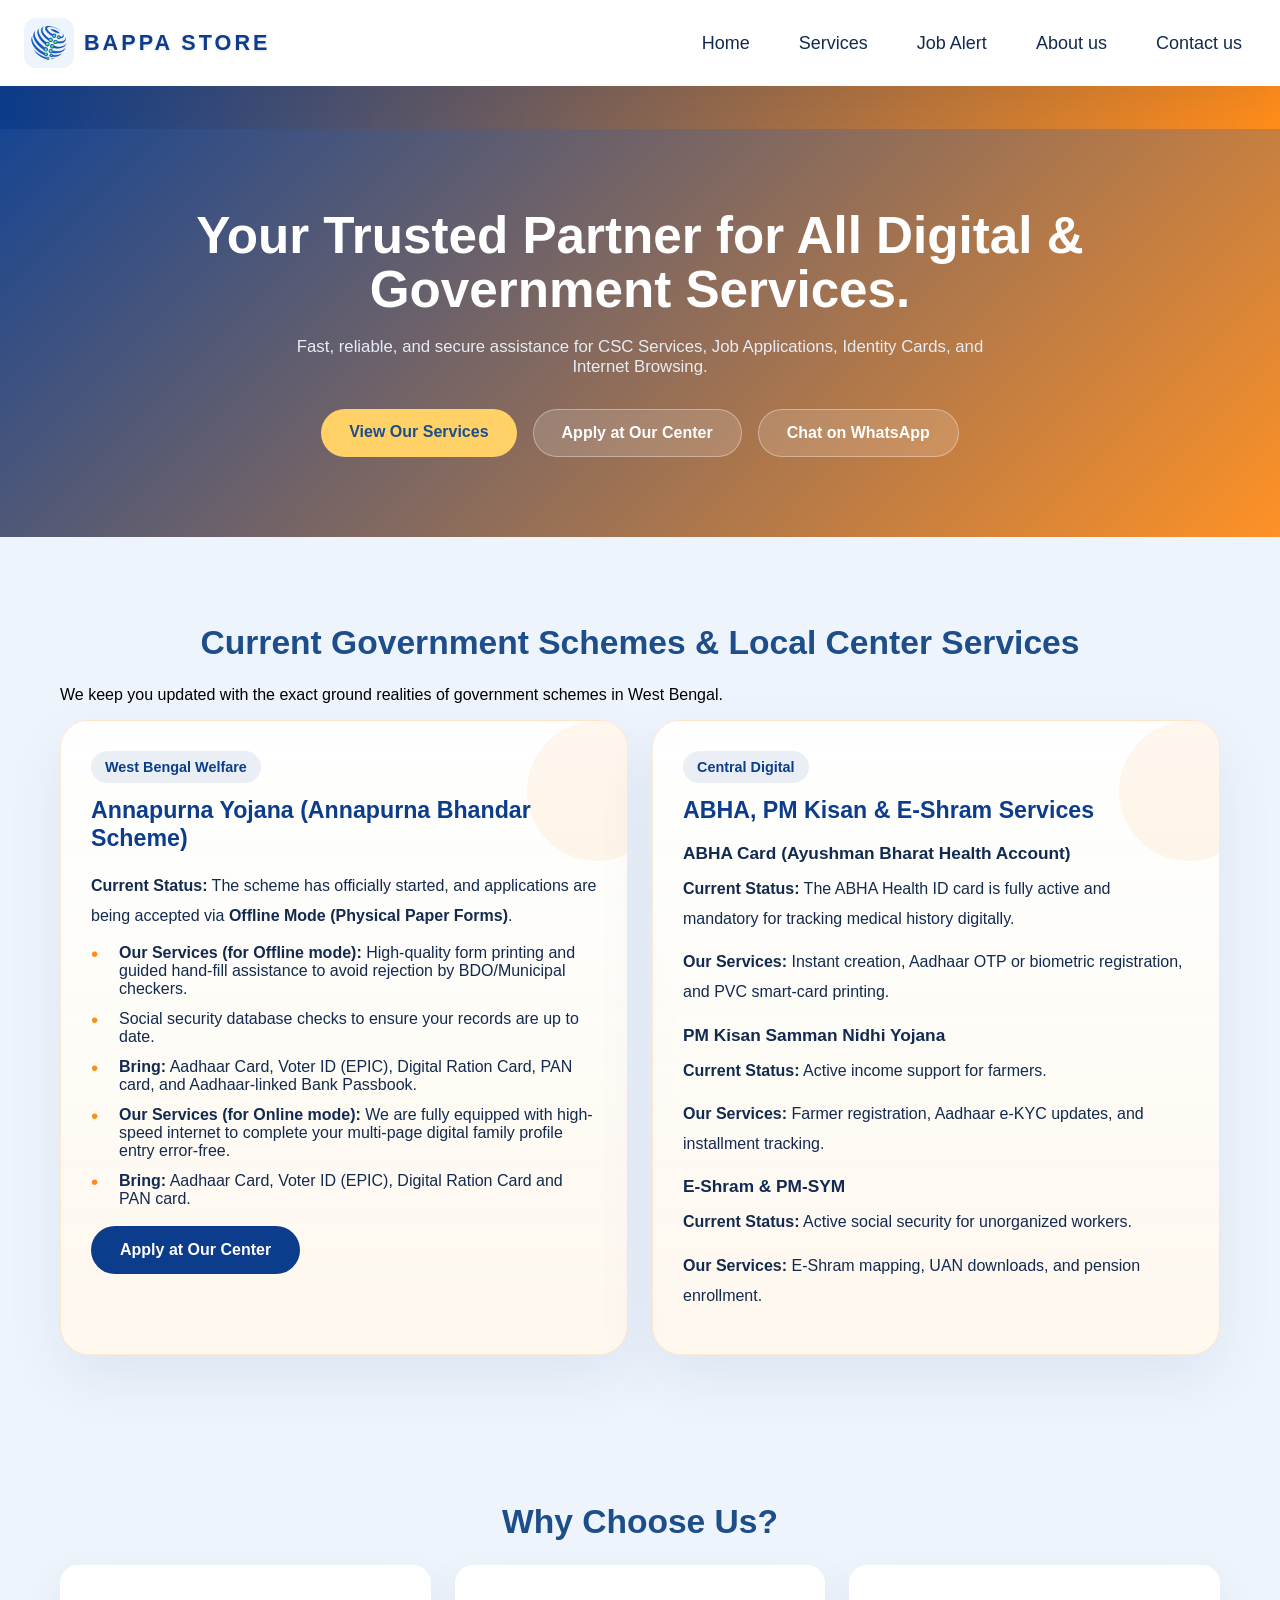
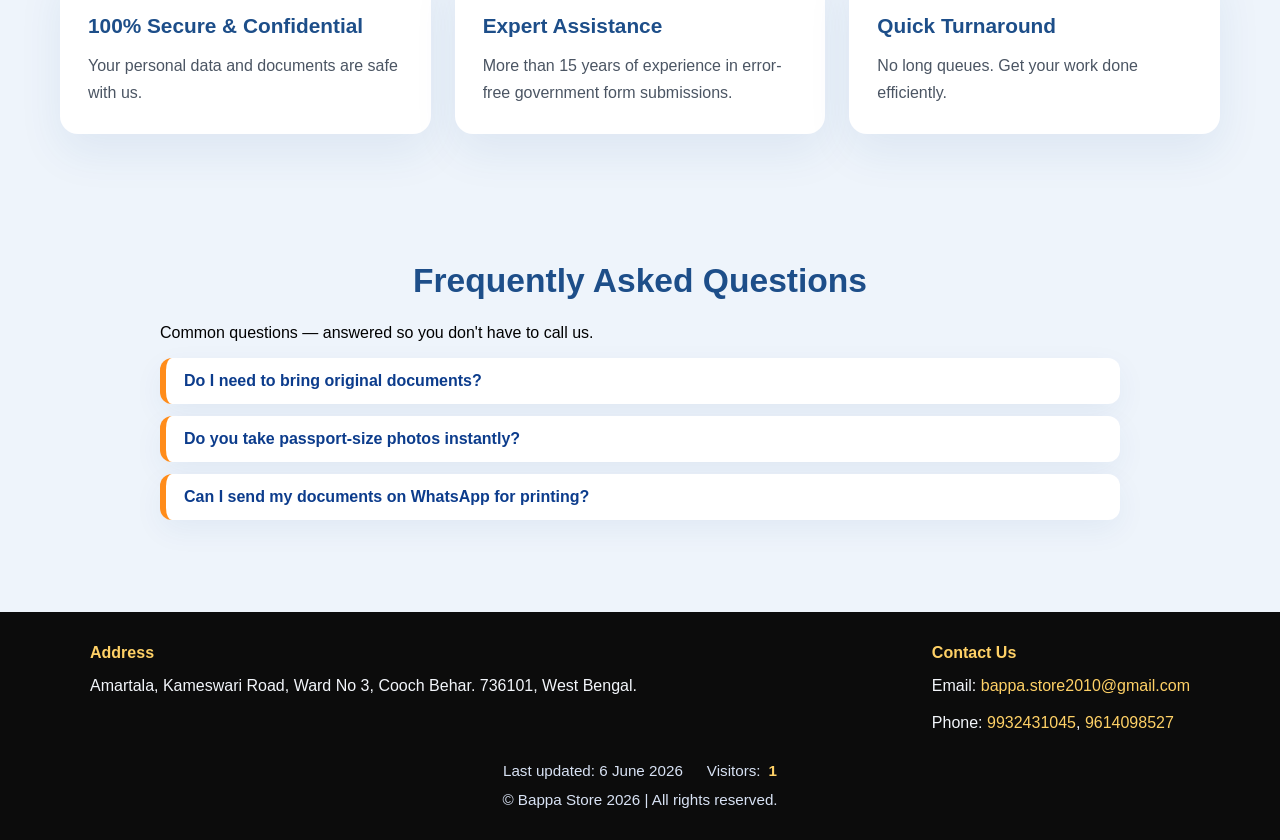
==== commit 301cfbb4: "Update index.html" ====
--- a/index.html
+++ b/index.html
@@ -22,7 +22,7 @@
     </div>
 
     <div class="ticker-banner">
-        <p>New: Apply for RRB 11,000+ ALP posts and SBI 7,150 Apprentice openings at our center now! Last date approaching soon.</p>
+        <p>🔥 ANNAPURNA YOJANA ONLINE APPLICATION IS NOW LIVE!</p>
     </div>
 
     <section class="hero">
